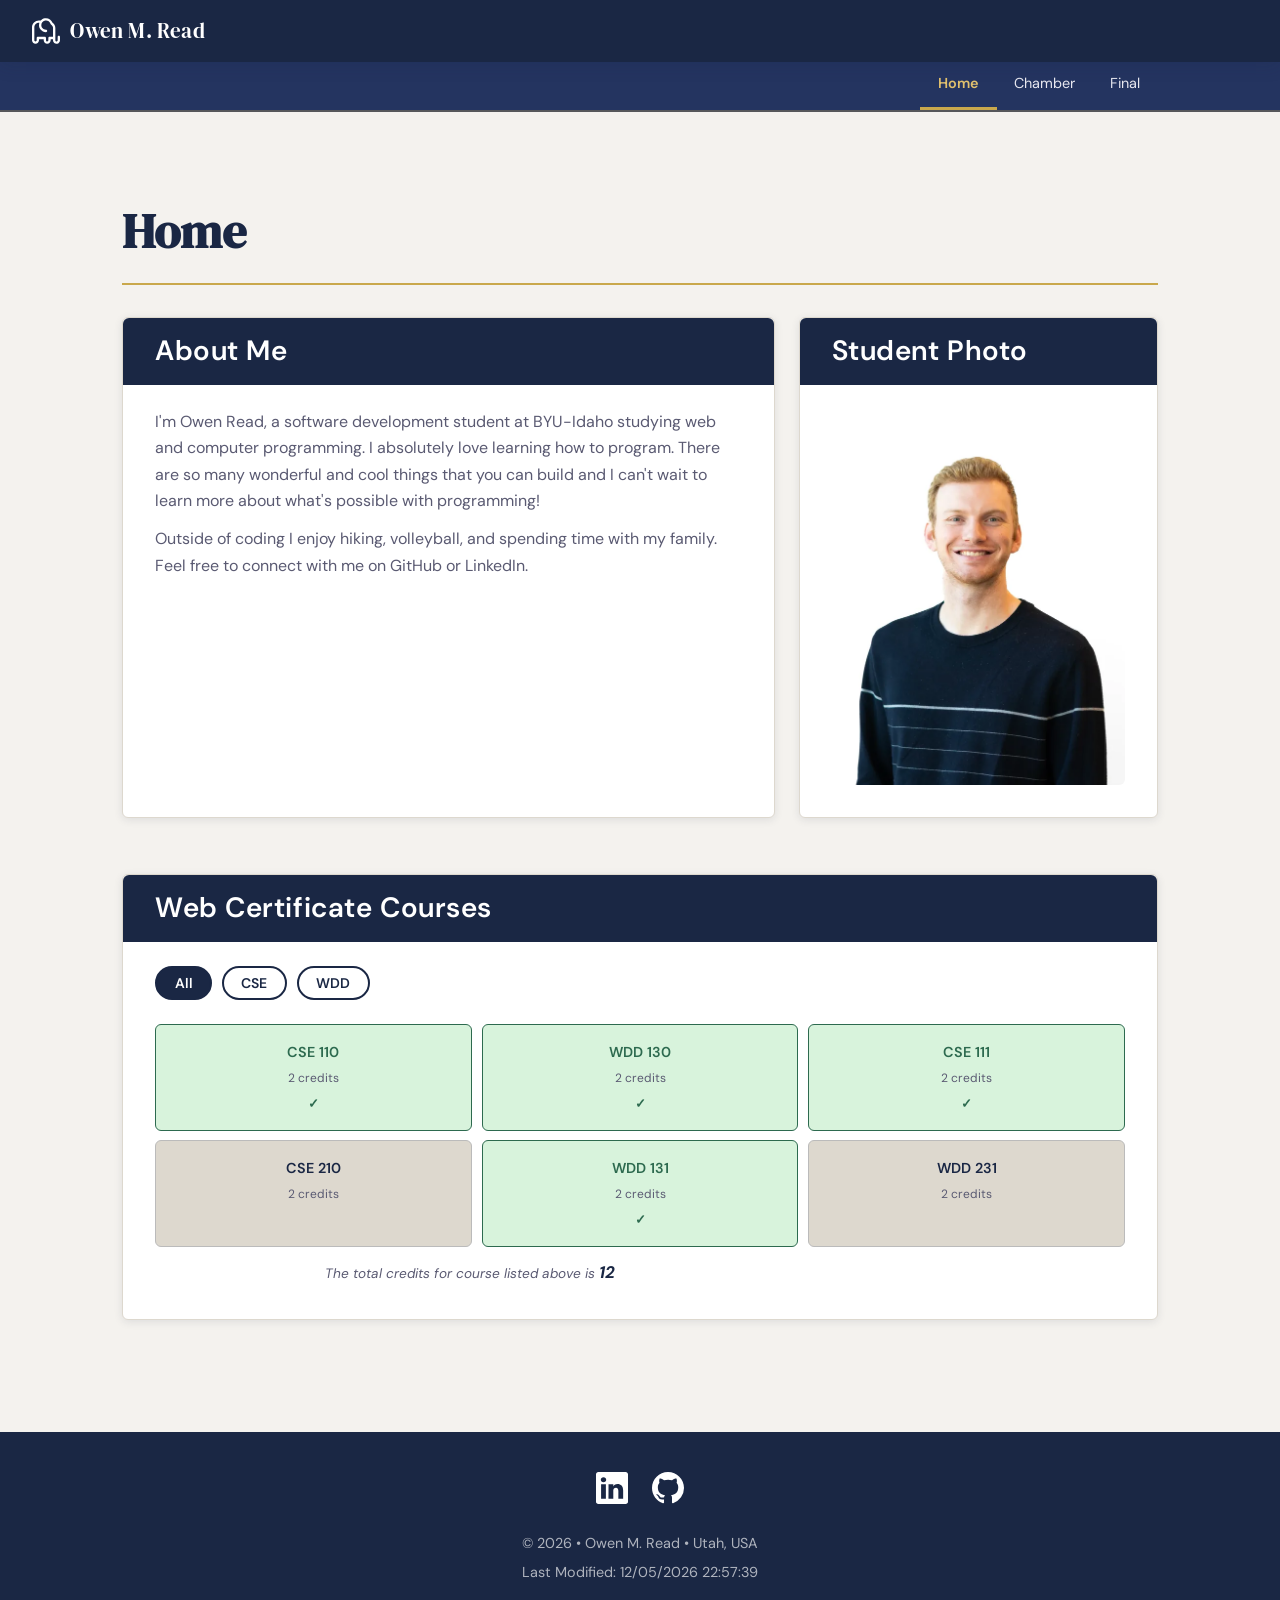
==== index.html @ 9b12abc9 "Try 1" ====
<!DOCTYPE html>
<html lang="en">

<head>
    <meta charset="UTF-8">
    <meta name="viewport" content="width=device-width, initial-scale=1.0">
    <meta name="description"
        content="Owen M. Read's WDD 231 course home page showcasing web frontend development skills and coursework at BYU-Idaho.">
    <meta name="author" content="Owen M. Read">
    <title>Owen M. Read | WDD 231</title>

    <link rel="preconnect" href="https://fonts.googleapis.com">
    <link rel="preconnect" href="https://fonts.gstatic.com" crossorigin>
    <link
        href="https://fonts.googleapis.com/css2?family=DM+Sans:ital,opsz,wght@0,9..40,300;0,9..40,400;0,9..40,600;1,9..40,300&family=DM+Serif+Display:ital@0;1&display=swap"
        rel="stylesheet">

    <link rel="stylesheet" href="styles/normalize.css">
    <link rel="stylesheet" href="styles/small.css">
    <link rel="stylesheet" href="styles/larger.css">

    <script src="scripts/navigation.js" defer></script>
    <script src="scripts/date.js" defer></script>
    <script src="scripts/course.js" defer></script>
</head>

<body>
    <header>
        <div class="header-brand">
            <img src="images/logo.svg" alt="Site logo" width="32" height="32">
            <span>Owen M. Read</span>
        </div>
        <button id="nav-button" class="hamburger" aria-label="Toggle navigation" aria-expanded="false"></button>
    </header>

    <nav id="nav-bar" class="navigation" aria-label="Main navigation">
        <ul>
            <li class="current"><a href="index.html">Home</a></li>
            <li><a href="chamber/index.html">Chamber</a></li>
            <li><a href="final/index.html">Final</a></li>
        </ul>
    </nav>

    <main>
        <h1>Home</h1>

        <div class="top-row">
            <section class="section-about">
                <h2>About Me</h2>
                <p>I'm Owen Read, a software development student at BYU-Idaho studying web and computer programming. I absolutely love
                    learning how to program. There are so many wonderful and cool things that you can build and I can't wait to learn
                    more about what's possible with programming! </p>
                <p>Outside of coding I enjoy hiking, volleyball, and spending time with my family. Feel free to connect with me on
                    GitHub or LinkedIn.</p>
            </section>

            <section class="section-photo">
                <h2>Student Photo</h2>
                <img src="images/profile.webp" alt="Owen M. Read" width="600" height="769">
            </section>
        </div>

        <section class="section-certifications">
            <h2>Web Certificate Courses</h2>
            <div class="filter-buttons" role="group" aria-label="Filter courses by department">
                <button class="filter-btn active" data-filter="all">All</button>
                <button class="filter-btn" data-filter="CSE">CSE</button>
                <button class="filter-btn" data-filter="WDD">WDD</button>
            </div>
            <div id="course-cards" class="course-grid" aria-live="polite"></div>
            <p class="credit-total">The total credits for course listed above is <strong id="credit-total">0</strong>
            </p>
        </section>
    </main>

    <footer>
        <div class="social-icons">
            <a href="https://www.linkedin.com/in/owen-read-2b4b21265/" target="_blank" rel="noopener noreferrer"
                aria-label="LinkedIn profile">
                <img src="images/linkedin.svg" alt="LinkedIn" width="32" height="32">
            </a>
            <a href="https://github.com/owenread" target="_blank" rel="noopener noreferrer" aria-label="GitHub profile">
                <img src="images/github.svg" alt="GitHub" width="32" height="32">
            </a>
        </div>
        <p>&copy; <span id="current-year"></span> &bull; Owen M. Read &bull; Utah, USA</p>
        <p id="last-modified">Last Modification: </p>
    </footer>

</body>

</html>
---- styles/small.css ----
:root {
    --color-primary: #1a2744;
    --color-primary-light: #243460;
    --color-accent: #c9a84c;
    --color-accent-light: #e2c16e;
    --color-bg: #f4f2ee;
    --color-surface: #ffffff;
    --color-text: #1e1e2e;
    --color-text-muted: #5a5a72;
    --color-border: #ddd8ce;
    --color-completed: #2d6a4f;
    --color-completed-bg: #d8f3dc;
    --font-display: 'DM Serif Display', Georgia, serif;
    --font-body: 'DM Sans', sans-serif;
    --radius: 6px;
    --shadow: 0 2px 8px rgba(26, 39, 68, 0.10);
    --shadow-md: 0 4px 16px rgba(26, 39, 68, 0.15);
    --transition: 0.2s ease;
}

*,
*::before,
*::after {
    box-sizing: border-box;
    margin: 0;
    padding: 0;
}

body {
    font-family: var(--font-body);
    background-color: var(--color-bg);
    color: var(--color-text);
    line-height: 1.65;
    font-size: 1rem;
    min-width: 320px;
}

header {
    display: flex;
    align-items: center;
    justify-content: space-between;
    padding: 0.75rem 1.25rem;
    background-color: var(--color-primary);
    color: #fff;
    position: sticky;
    top: 0;
    z-index: 100;
    box-shadow: var(--shadow-md);
}

.header-brand {
    display: flex;
    align-items: center;
    gap: 0.65rem;
}

.header-brand img {
    width: 28px;
    height: 28px;
    filter: invert(1) brightness(2);
}

.header-brand span {
    font-family: var(--font-display);
    font-size: 1.15rem;
    color: #fff;
    letter-spacing: 0.01em;
}

.hamburger {
    background: none;
    border: 2px solid rgba(255, 255, 255, 0.35);
    border-radius: var(--radius);
    cursor: pointer;
    width: 44px;
    height: 44px;
    color: #fff;
    font-size: 1.4rem;
    display: flex;
    align-items: center;
    justify-content: center;
    transition: border-color var(--transition), background-color var(--transition);
}

.hamburger:hover {
    border-color: var(--color-accent);
    background-color: rgba(201, 168, 76, 0.12);
}

.hamburger::before {
    content: "\2630";
}

.hamburger.show::before {
    content: "\00D7";
    font-size: 1.6rem;
}

.navigation {
    display: none;
    background-color: var(--color-primary-light);
}

.navigation.show {
    display: block;
}

.navigation ul {
    list-style: none;
    padding: 0.5rem 0;
}

.navigation a {
    display: block;
    padding: 0.75rem 1.5rem;
    color: #e8e8f0;
    text-decoration: none;
    font-size: 0.95rem;
    font-weight: 400;
    border-left: 3px solid transparent;
    transition: background-color var(--transition), border-color var(--transition), color var(--transition);
    min-height: 44px;
    display: flex;
    align-items: center;
}

.navigation a:hover {
    background-color: rgba(255, 255, 255, 0.08);
    border-left-color: var(--color-accent);
    color: #fff;
}

.navigation .current a {
    border-left-color: var(--color-accent);
    color: var(--color-accent-light);
    font-weight: 600;
    background-color: rgba(201, 168, 76, 0.1);
}

main {
    max-width: 1100px;
    margin: 0 auto;
    padding: 2rem 1.25rem 3rem;
}

main>h1 {
    font-family: var(--font-display);
    font-size: 2.2rem;
    color: var(--color-primary);
    margin-bottom: 2rem;
    padding-bottom: 0.75rem;
    border-bottom: 2px solid var(--color-accent);
}

section {
    background-color: var(--color-surface);
    border-radius: var(--radius);
    padding: 1.75rem 1.5rem;
    margin-bottom: 2rem;
    box-shadow: var(--shadow);
    border: 1px solid var(--color-border);
}

section h2 {
    font-family: var(--font-display);
    font-size: 1.5rem;
    color: var(--color-primary);
    margin-bottom: 1rem;
}

section p {
    color: var(--color-text-muted);
    margin-bottom: 0.75rem;
    max-width: 70ch;
}

section p:last-child {
    margin-bottom: 0;
}

.section-description {
    margin-bottom: 1.25rem;
}

.contact-list {
    list-style: none;
    display: flex;
    flex-direction: column;
    gap: 0.5rem;
    margin-top: 1rem;
}

.contact-list li {
    color: var(--color-text-muted);
    font-size: 0.95rem;
}

.contact-list a {
    color: var(--color-accent);
    text-decoration: none;
    font-weight: 600;
    transition: color var(--transition);
}

.contact-list a:hover {
    color: var(--color-primary);
    text-decoration: underline;
}

/* Filter Buttons */
.filter-buttons {
    display: flex;
    flex-wrap: wrap;
    gap: 0.6rem;
    margin-bottom: 1.5rem;
}

.filter-btn {
    padding: 0.45rem 1.1rem;
    border: 2px solid var(--color-primary);
    border-radius: 999px;
    background: transparent;
    color: var(--color-primary);
    font-family: var(--font-body);
    font-size: 0.875rem;
    font-weight: 600;
    cursor: pointer;
    transition: background-color var(--transition), color var(--transition);
}

.filter-btn:hover {
    background-color: var(--color-primary);
    color: #fff;
}

.filter-btn.active {
    background-color: var(--color-primary);
    color: #fff;
}

/* Course Grid */
.course-grid {
    display: grid;
    grid-template-columns: repeat(auto-fill, minmax(150px, 1fr));
    gap: 0.75rem;
    margin-bottom: 1.25rem;
}

.course-card {
    background-color: var(--color-bg);
    border: 2px solid var(--color-border);
    border-radius: var(--radius);
    padding: 0.85rem 1rem;
    text-align: center;
    transition: transform var(--transition), box-shadow var(--transition);
}

.course-card:hover {
    transform: translateY(-2px);
    box-shadow: var(--shadow-md);
}

.course-card .course-code {
    font-weight: 700;
    font-size: 1rem;
    color: var(--color-primary);
    display: block;
    margin-bottom: 0.25rem;
}

.course-card .course-credits {
    font-size: 0.8rem;
    color: var(--color-text-muted);
}

.course-card.completed {
    background-color: var(--color-completed-bg);
    border-color: var(--color-completed);
}

.course-card.completed .course-code {
    color: var(--color-completed);
}

.course-card.completed::after {
    content: "✓";
    display: block;
    font-size: 1rem;
    color: var(--color-completed);
    margin-top: 0.25rem;
    font-weight: 700;
}

.credit-total {
    font-size: 0.95rem;
    color: var(--color-text);
    margin-bottom: 0 !important;
}

.credit-total strong {
    color: var(--color-primary);
    font-size: 1.05rem;
}

/* ---- FOOTER ---- */
footer {
    background-color: var(--color-primary);
    color: rgba(255, 255, 255, 0.75);
    text-align: center;
    padding: 2rem 1.25rem;
}

.social-icons {
    display: flex;
    justify-content: center;
    gap: 1.25rem;
    margin-bottom: 1rem;
}

.social-icons img {
    width: 28px;
    height: 28px;
    filter: invert(1) brightness(1.5);
    transition: opacity var(--transition), transform var(--transition);
}

.social-icons a:hover img {
    opacity: 0.75;
    transform: translateY(-2px);
}

footer p {
    margin: 0.3rem 0;
    font-size: 0.85rem;
    color: rgba(255, 255, 255, 0.65);
}


section h2 {
    background-color: var(--color-primary);
    color: #fff;
    margin: -1.75rem -1.5rem 1.25rem;
    padding: 0.6rem 1.5rem;
    font-family: var(--font-body);
    font-size: 1rem;
    font-weight: 600;
    letter-spacing: 0.02em;
    border-radius: var(--radius) var(--radius) 0 0;
}

.top-row {
    display: flex;
    flex-direction: column;
    gap: 1.5rem;
    margin-bottom: 1.5rem;
}

.section-photo img {
    width: 100%;
    max-width: 300px;
    height: auto;
    display: block;
    border-radius: var(--radius);
    background-color: var(--color-border);
}

.course-grid {
    display: grid;
    grid-template-columns: repeat(3, 1fr);
    gap: 0.5rem;
    margin-bottom: 0.75rem;
}

.course-card {
    background-color: var(--color-border);
    border: 1px solid #bbb;
    border-radius: var(--radius);
    padding: 0.6rem 1rem;
    text-align: center;
    transition: transform var(--transition), box-shadow var(--transition);
}

.course-card .course-code {
    font-weight: 600;
    font-size: 0.9rem;
    color: var(--color-primary);
    display: block;
}

.course-card .course-credits {
    display: none;
}

.course-card.completed {
    background-color: var(--color-completed-bg);
    border-color: var(--color-completed);
}

.course-card.completed .course-code {
    color: var(--color-completed);
}

.course-card.completed::after {
    content: "✓";
    font-size: 0.8rem;
    color: var(--color-completed);
    font-weight: 700;
}

.credit-total {
    font-size: 0.85rem;
    color: var(--color-text-muted);
    text-align: center;
    font-style: italic;
    margin-top: 0.5rem;
}
---- styles/larger.css ----
@media (min-width: 640px) {

    header {
        padding: 0.85rem 2rem;
    }

    .header-brand span {
        font-size: 1.3rem;
    }

    .hamburger {
        display: none;
    }

    .navigation {
        display: block;
        background-color: var(--color-primary-light);
        border-bottom: 2px solid rgba(201, 168, 76, 0.3);
    }

    .navigation ul {
        display: flex;
        justify-content: flex-end;
        padding: 0 2rem;
        max-width: 1100px;
        margin: 0 auto;
    }

    .navigation a {
        border-left: none;
        border-bottom: 3px solid transparent;
        padding: 0.75rem 1.1rem;
        font-size: 0.9rem;
        min-height: unset;
        height: 48px;
        display: flex;
        align-items: center;
    }

    .navigation a:hover {
        background-color: rgba(255, 255, 255, 0.06);
        border-left-color: transparent;
        border-bottom-color: var(--color-accent);
        color: #fff;
    }

    .navigation .current a {
        border-left-color: transparent;
        border-bottom-color: var(--color-accent);
        background-color: transparent;
    }

    main {
        padding: 2.5rem 2rem 4rem;
    }

    main>h1 {
        font-size: 2.75rem;
    }

    .page-grid {
        display: grid;
        grid-template-columns: 1fr 1fr;
        gap: 2rem;
    }

    section {
        padding: 2rem 2rem;
    }

    section h2 {
        font-size: 1.65rem;
    }

    .course-grid {
        grid-template-columns: repeat(auto-fill, minmax(160px, 1fr));
        gap: 0.85rem;
    }

    .course-card {
        padding: 1rem 1.1rem;
    }

    footer {
        padding: 2.5rem 2rem;
    }

    .social-icons img {
        width: 32px;
        height: 32px;
    }

    .social-icons {
        gap: 1.5rem;
        margin-bottom: 1.25rem;
    }

    footer p {
        font-size: 0.9rem;
    }
}

@media (min-width: 900px) {

    main {
        padding: 3rem 2rem 5rem;
    }

    main>h1 {
        font-size: 3rem;
    }

    .sections-wrapper {
        display: grid;
        grid-template-columns: 1fr 1fr;
        gap: 2rem;
        align-items: start;
    }

    .section-certifications {
        grid-column: 1 / -1;
    }

    section h2 {
        font-size: 1.75rem;
    }

    .course-grid {
        grid-template-columns: repeat(auto-fill, minmax(170px, 1fr));
    }
}

@media (min-width: 640px) {

    .top-row {
        flex-direction: row;
        align-items: stretch;
        gap: 1.5rem;
    }

    .section-about {
        flex: 2;
    }

    .section-photo {
        flex: 1;
    }

    .section-photo img {
        width: 100%;
        max-width: 100%;
        min-height: 260px;
    }

    section h2 {
        margin: -2rem -2rem 1.5rem;
        padding: 0.65rem 2rem;
    }

    .course-grid {
        grid-template-columns: repeat(3, 1fr);
        gap: 0.6rem;
    }

    .course-card .course-credits {
        display: block;
        font-size: 0.75rem;
        color: var(--color-text-muted);
    }
}
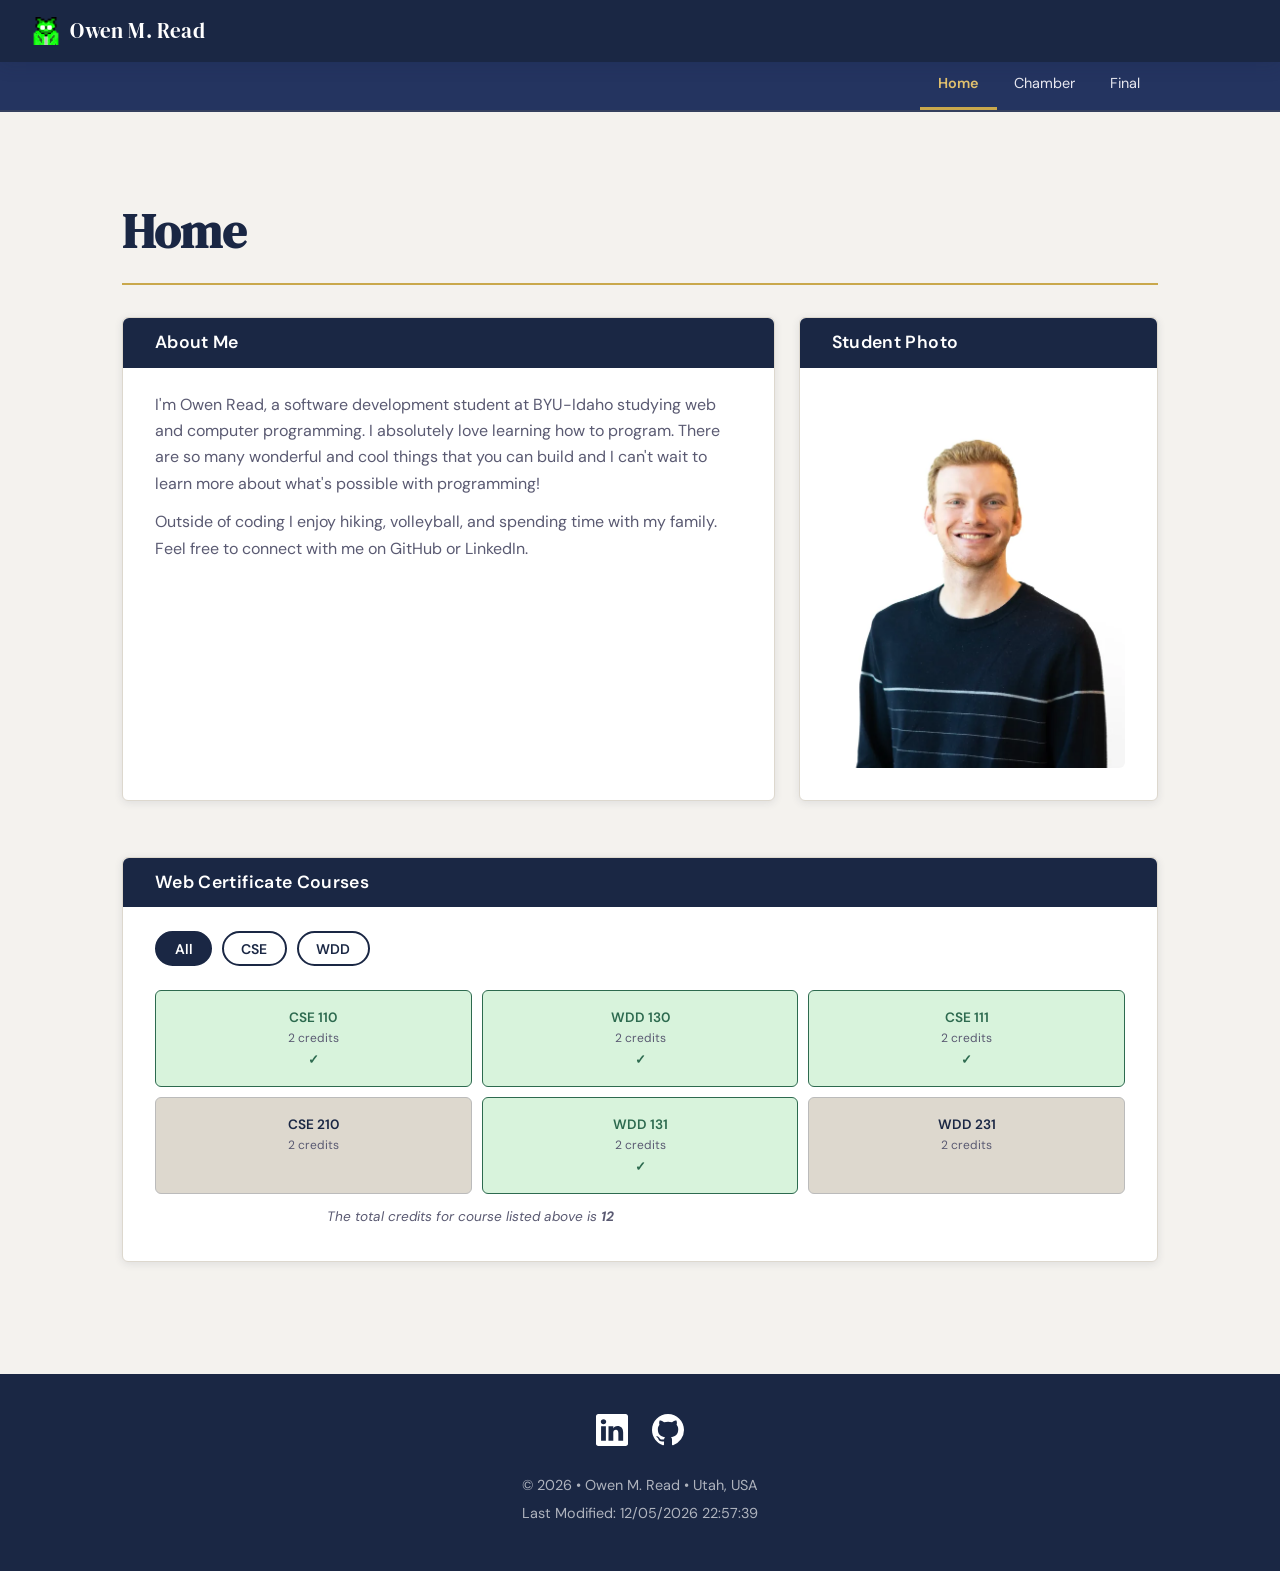
==== commit c2cd50d5: "Added Favicon" ====
--- a/index.html
+++ b/index.html
@@ -8,6 +8,7 @@
         content="Owen M. Read's WDD 231 course home page showcasing web frontend development skills and coursework at BYU-Idaho.">
     <meta name="author" content="Owen M. Read">
     <title>Owen M. Read | WDD 231</title>
+    <link rel="icon" href="favicon.ico">
 
     <link rel="preconnect" href="https://fonts.googleapis.com">
     <link rel="preconnect" href="https://fonts.gstatic.com" crossorigin>
@@ -19,6 +20,7 @@
     <link rel="stylesheet" href="styles/small.css">
     <link rel="stylesheet" href="styles/larger.css">
 
+
     <script src="scripts/navigation.js" defer></script>
     <script src="scripts/date.js" defer></script>
     <script src="scripts/course.js" defer></script>
@@ -27,7 +29,7 @@
 <body>
     <header>
         <div class="header-brand">
-            <img src="images/logo.svg" alt="Site logo" width="32" height="32">
+            <img src="favicon.ico" alt="Site logo" width="32" height="32">
             <span>Owen M. Read</span>
         </div>
         <button id="nav-button" class="hamburger" aria-label="Toggle navigation" aria-expanded="false"></button>
@@ -47,10 +49,13 @@
         <div class="top-row">
             <section class="section-about">
                 <h2>About Me</h2>
-                <p>I'm Owen Read, a software development student at BYU-Idaho studying web and computer programming. I absolutely love
-                    learning how to program. There are so many wonderful and cool things that you can build and I can't wait to learn
+                <p>I'm Owen Read, a software development student at BYU-Idaho studying web and computer programming. I
+                    absolutely love
+                    learning how to program. There are so many wonderful and cool things that you can build and I can't
+                    wait to learn
                     more about what's possible with programming! </p>
-                <p>Outside of coding I enjoy hiking, volleyball, and spending time with my family. Feel free to connect with me on
+                <p>Outside of coding I enjoy hiking, volleyball, and spending time with my family. Feel free to connect
+                    with me on
                     GitHub or LinkedIn.</p>
             </section>
 
--- a/styles/small.css
+++ b/styles/small.css
@@ -1,4 +1,3 @@
-
 :root {
     --color-primary: #1a2744;
     --color-primary-light: #243460;
@@ -9,13 +8,24 @@
     --color-text: #1e1e2e;
     --color-text-muted: #5a5a72;
     --color-border: #ddd8ce;
+    --color-border-dark: #bbbbbb;
     --color-completed: #2d6a4f;
     --color-completed-bg: #d8f3dc;
+    --color-nav-text: #e8e8f0;
+    --color-white: #ffffff;
+    --color-shadow: #1a274419;
+    --color-shadow-md: #1a274426;
+    --color-hamburger-border: #ffffff59;
+    --color-hamburger-hover: #c9a84c1e;
+    --color-nav-hover-bg: #ffffff14;
+    --color-nav-current-bg: #c9a84c1a;
+    --color-footer-text: #ffffffa6;
+    --color-footer-base: #ffffffbf;
     --font-display: 'DM Serif Display', Georgia, serif;
     --font-body: 'DM Sans', sans-serif;
     --radius: 6px;
-    --shadow: 0 2px 8px rgba(26, 39, 68, 0.10);
-    --shadow-md: 0 4px 16px rgba(26, 39, 68, 0.15);
+    --shadow: 0 2px 8px var(--color-shadow);
+    --shadow-md: 0 4px 16px var(--color-shadow-md);
     --transition: 0.2s ease;
 }
 
@@ -42,7 +52,7 @@
     justify-content: space-between;
     padding: 0.75rem 1.25rem;
     background-color: var(--color-primary);
-    color: #fff;
+    color: var(--color-white);
     position: sticky;
     top: 0;
     z-index: 100;
@@ -64,18 +74,18 @@
 .header-brand span {
     font-family: var(--font-display);
     font-size: 1.15rem;
-    color: #fff;
+    color: var(--color-white);
     letter-spacing: 0.01em;
 }
 
 .hamburger {
     background: none;
-    border: 2px solid rgba(255, 255, 255, 0.35);
+    border: 2px solid var(--color-hamburger-border);
     border-radius: var(--radius);
     cursor: pointer;
     width: 44px;
     height: 44px;
-    color: #fff;
+    color: var(--color-white);
     font-size: 1.4rem;
     display: flex;
     align-items: center;
@@ -85,7 +95,7 @@
 
 .hamburger:hover {
     border-color: var(--color-accent);
-    background-color: rgba(201, 168, 76, 0.12);
+    background-color: var(--color-hamburger-hover);
 }
 
 .hamburger::before {
@@ -100,6 +110,7 @@
 .navigation {
     display: none;
     background-color: var(--color-primary-light);
+    color: var(--color-nav-text);
 }
 
 .navigation.show {
@@ -112,30 +123,29 @@
 }
 
 .navigation a {
-    display: block;
+    display: flex;
+    align-items: center;
     padding: 0.75rem 1.5rem;
-    color: #e8e8f0;
+    color: var(--color-nav-text);
     text-decoration: none;
     font-size: 0.95rem;
     font-weight: 400;
     border-left: 3px solid transparent;
+    min-height: 44px;
     transition: background-color var(--transition), border-color var(--transition), color var(--transition);
-    min-height: 44px;
-    display: flex;
-    align-items: center;
 }
 
 .navigation a:hover {
-    background-color: rgba(255, 255, 255, 0.08);
+    background-color: var(--color-nav-hover-bg);
     border-left-color: var(--color-accent);
-    color: #fff;
+    color: var(--color-white);
 }
 
 .navigation .current a {
     border-left-color: var(--color-accent);
     color: var(--color-accent-light);
     font-weight: 600;
-    background-color: rgba(201, 168, 76, 0.1);
+    background-color: var(--color-nav-current-bg);
 }
 
 main {
@@ -153,6 +163,13 @@
     border-bottom: 2px solid var(--color-accent);
 }
 
+.top-row {
+    display: flex;
+    flex-direction: column;
+    gap: 1.5rem;
+    margin-bottom: 1.5rem;
+}
+
 section {
     background-color: var(--color-surface);
     border-radius: var(--radius);
@@ -163,10 +180,15 @@
 }
 
 section h2 {
-    font-family: var(--font-display);
-    font-size: 1.5rem;
-    color: var(--color-primary);
-    margin-bottom: 1rem;
+    background-color: var(--color-primary);
+    color: var(--color-white);
+    font-family: var(--font-body);
+    font-size: 1rem;
+    font-weight: 600;
+    letter-spacing: 0.02em;
+    margin: -1.75rem -1.5rem 1.25rem;
+    padding: 0.6rem 1.5rem;
+    border-radius: var(--radius) var(--radius) 0 0;
 }
 
 section p {
@@ -179,36 +201,16 @@
     margin-bottom: 0;
 }
 
-.section-description {
-    margin-bottom: 1.25rem;
-}
-
-.contact-list {
-    list-style: none;
-    display: flex;
-    flex-direction: column;
-    gap: 0.5rem;
-    margin-top: 1rem;
-}
-
-.contact-list li {
-    color: var(--color-text-muted);
-    font-size: 0.95rem;
-}
-
-.contact-list a {
-    color: var(--color-accent);
-    text-decoration: none;
-    font-weight: 600;
-    transition: color var(--transition);
-}
-
-.contact-list a:hover {
-    color: var(--color-primary);
-    text-decoration: underline;
-}
-
-/* Filter Buttons */
+.section-photo img {
+    width: 100%;
+    max-width: 300px;
+    height: auto;
+    display: block;
+    border-radius: var(--radius);
+    object-fit: cover;
+    min-height: 200px;
+}
+
 .filter-buttons {
     display: flex;
     flex-wrap: wrap;
@@ -229,140 +231,10 @@
     transition: background-color var(--transition), color var(--transition);
 }
 
-.filter-btn:hover {
-    background-color: var(--color-primary);
-    color: #fff;
-}
-
+.filter-btn:hover,
 .filter-btn.active {
     background-color: var(--color-primary);
-    color: #fff;
-}
-
-/* Course Grid */
-.course-grid {
-    display: grid;
-    grid-template-columns: repeat(auto-fill, minmax(150px, 1fr));
-    gap: 0.75rem;
-    margin-bottom: 1.25rem;
-}
-
-.course-card {
-    background-color: var(--color-bg);
-    border: 2px solid var(--color-border);
-    border-radius: var(--radius);
-    padding: 0.85rem 1rem;
-    text-align: center;
-    transition: transform var(--transition), box-shadow var(--transition);
-}
-
-.course-card:hover {
-    transform: translateY(-2px);
-    box-shadow: var(--shadow-md);
-}
-
-.course-card .course-code {
-    font-weight: 700;
-    font-size: 1rem;
-    color: var(--color-primary);
-    display: block;
-    margin-bottom: 0.25rem;
-}
-
-.course-card .course-credits {
-    font-size: 0.8rem;
-    color: var(--color-text-muted);
-}
-
-.course-card.completed {
-    background-color: var(--color-completed-bg);
-    border-color: var(--color-completed);
-}
-
-.course-card.completed .course-code {
-    color: var(--color-completed);
-}
-
-.course-card.completed::after {
-    content: "✓";
-    display: block;
-    font-size: 1rem;
-    color: var(--color-completed);
-    margin-top: 0.25rem;
-    font-weight: 700;
-}
-
-.credit-total {
-    font-size: 0.95rem;
-    color: var(--color-text);
-    margin-bottom: 0 !important;
-}
-
-.credit-total strong {
-    color: var(--color-primary);
-    font-size: 1.05rem;
-}
-
-/* ---- FOOTER ---- */
-footer {
-    background-color: var(--color-primary);
-    color: rgba(255, 255, 255, 0.75);
-    text-align: center;
-    padding: 2rem 1.25rem;
-}
-
-.social-icons {
-    display: flex;
-    justify-content: center;
-    gap: 1.25rem;
-    margin-bottom: 1rem;
-}
-
-.social-icons img {
-    width: 28px;
-    height: 28px;
-    filter: invert(1) brightness(1.5);
-    transition: opacity var(--transition), transform var(--transition);
-}
-
-.social-icons a:hover img {
-    opacity: 0.75;
-    transform: translateY(-2px);
-}
-
-footer p {
-    margin: 0.3rem 0;
-    font-size: 0.85rem;
-    color: rgba(255, 255, 255, 0.65);
-}
-
-
-section h2 {
-    background-color: var(--color-primary);
-    color: #fff;
-    margin: -1.75rem -1.5rem 1.25rem;
-    padding: 0.6rem 1.5rem;
-    font-family: var(--font-body);
-    font-size: 1rem;
-    font-weight: 600;
-    letter-spacing: 0.02em;
-    border-radius: var(--radius) var(--radius) 0 0;
-}
-
-.top-row {
-    display: flex;
-    flex-direction: column;
-    gap: 1.5rem;
-    margin-bottom: 1.5rem;
-}
-
-.section-photo img {
-    width: 100%;
-    max-width: 300px;
-    height: auto;
-    display: block;
-    border-radius: var(--radius);
-    background-color: var(--color-border);
+    color: var(--color-white);
 }
 
 .course-grid {
@@ -374,18 +246,23 @@
 
 .course-card {
     background-color: var(--color-border);
-    border: 1px solid #bbb;
+    border: 1px solid var(--color-border-dark);
     border-radius: var(--radius);
-    padding: 0.6rem 1rem;
+    padding: 0.6rem 0.5rem;
     text-align: center;
     transition: transform var(--transition), box-shadow var(--transition);
 }
 
+.course-card:hover {
+    transform: translateY(-2px);
+    box-shadow: var(--shadow-md);
+}
+
 .course-card .course-code {
+    display: block;
     font-weight: 600;
-    font-size: 0.9rem;
+    font-size: 0.85rem;
     color: var(--color-primary);
-    display: block;
 }
 
 .course-card .course-credits {
@@ -403,9 +280,10 @@
 
 .course-card.completed::after {
     content: "✓";
+    display: block;
     font-size: 0.8rem;
+    font-weight: 700;
     color: var(--color-completed);
-    font-weight: 700;
 }
 
 .credit-total {
@@ -414,4 +292,37 @@
     text-align: center;
     font-style: italic;
     margin-top: 0.5rem;
+    margin-bottom: 0;
+}
+
+footer {
+    background-color: var(--color-primary);
+    color: var(--color-footer-base);
+    text-align: center;
+    padding: 2rem 1.25rem;
+}
+
+.social-icons {
+    display: flex;
+    justify-content: center;
+    gap: 1.25rem;
+    margin-bottom: 1rem;
+}
+
+.social-icons img {
+    width: 28px;
+    height: 28px;
+    filter: invert(1) brightness(1.5);
+    transition: opacity var(--transition), transform var(--transition);
+}
+
+.social-icons a:hover img {
+    opacity: 0.75;
+    transform: translateY(-2px);
+}
+
+footer p {
+    margin: 0.3rem 0;
+    font-size: 0.85rem;
+    color: var(--color-footer-text);
 }
--- a/styles/larger.css
+++ b/styles/larger.css
@@ -1,4 +1,3 @@
-
 @media (min-width: 640px) {
 
     header {
@@ -16,7 +15,8 @@
     .navigation {
         display: block;
         background-color: var(--color-primary-light);
-        border-bottom: 2px solid rgba(201, 168, 76, 0.3);
+        color: var(--color-nav-text);
+        border-bottom: 2px solid var(--color-nav-current-bg);
     }
 
     .navigation ul {
@@ -39,10 +39,10 @@
     }
 
     .navigation a:hover {
-        background-color: rgba(255, 255, 255, 0.06);
+        background-color: var(--color-nav-hover-bg);
         border-left-color: transparent;
         border-bottom-color: var(--color-accent);
-        color: #fff;
+        color: var(--color-white);
     }
 
     .navigation .current a {
@@ -58,80 +58,6 @@
     main>h1 {
         font-size: 2.75rem;
     }
-
-    .page-grid {
-        display: grid;
-        grid-template-columns: 1fr 1fr;
-        gap: 2rem;
-    }
-
-    section {
-        padding: 2rem 2rem;
-    }
-
-    section h2 {
-        font-size: 1.65rem;
-    }
-
-    .course-grid {
-        grid-template-columns: repeat(auto-fill, minmax(160px, 1fr));
-        gap: 0.85rem;
-    }
-
-    .course-card {
-        padding: 1rem 1.1rem;
-    }
-
-    footer {
-        padding: 2.5rem 2rem;
-    }
-
-    .social-icons img {
-        width: 32px;
-        height: 32px;
-    }
-
-    .social-icons {
-        gap: 1.5rem;
-        margin-bottom: 1.25rem;
-    }
-
-    footer p {
-        font-size: 0.9rem;
-    }
-}
-
-@media (min-width: 900px) {
-
-    main {
-        padding: 3rem 2rem 5rem;
-    }
-
-    main>h1 {
-        font-size: 3rem;
-    }
-
-    .sections-wrapper {
-        display: grid;
-        grid-template-columns: 1fr 1fr;
-        gap: 2rem;
-        align-items: start;
-    }
-
-    .section-certifications {
-        grid-column: 1 / -1;
-    }
-
-    section h2 {
-        font-size: 1.75rem;
-    }
-
-    .course-grid {
-        grid-template-columns: repeat(auto-fill, minmax(170px, 1fr));
-    }
-}
-
-@media (min-width: 640px) {
 
     .top-row {
         flex-direction: row;
@@ -153,9 +79,14 @@
         min-height: 260px;
     }
 
+    section {
+        padding: 2rem;
+    }
+
     section h2 {
         margin: -2rem -2rem 1.5rem;
         padding: 0.65rem 2rem;
+        font-size: 1.1rem;
     }
 
     .course-grid {
@@ -163,9 +94,46 @@
         gap: 0.6rem;
     }
 
+    .course-card {
+        padding: 1rem 1.1rem;
+    }
+
     .course-card .course-credits {
         display: block;
         font-size: 0.75rem;
         color: var(--color-text-muted);
     }
+
+    footer {
+        padding: 2.5rem 2rem;
+    }
+
+    .social-icons {
+        gap: 1.5rem;
+        margin-bottom: 1.25rem;
+    }
+
+    .social-icons img {
+        width: 32px;
+        height: 32px;
+    }
+
+    footer p {
+        font-size: 0.9rem;
+    }
+}
+
+@media (min-width: 900px) {
+
+    main {
+        padding: 3rem 2rem 5rem;
+    }
+
+    main>h1 {
+        font-size: 3rem;
+    }
+
+    .course-grid {
+        grid-template-columns: repeat(3, 1fr);
+    }
 }
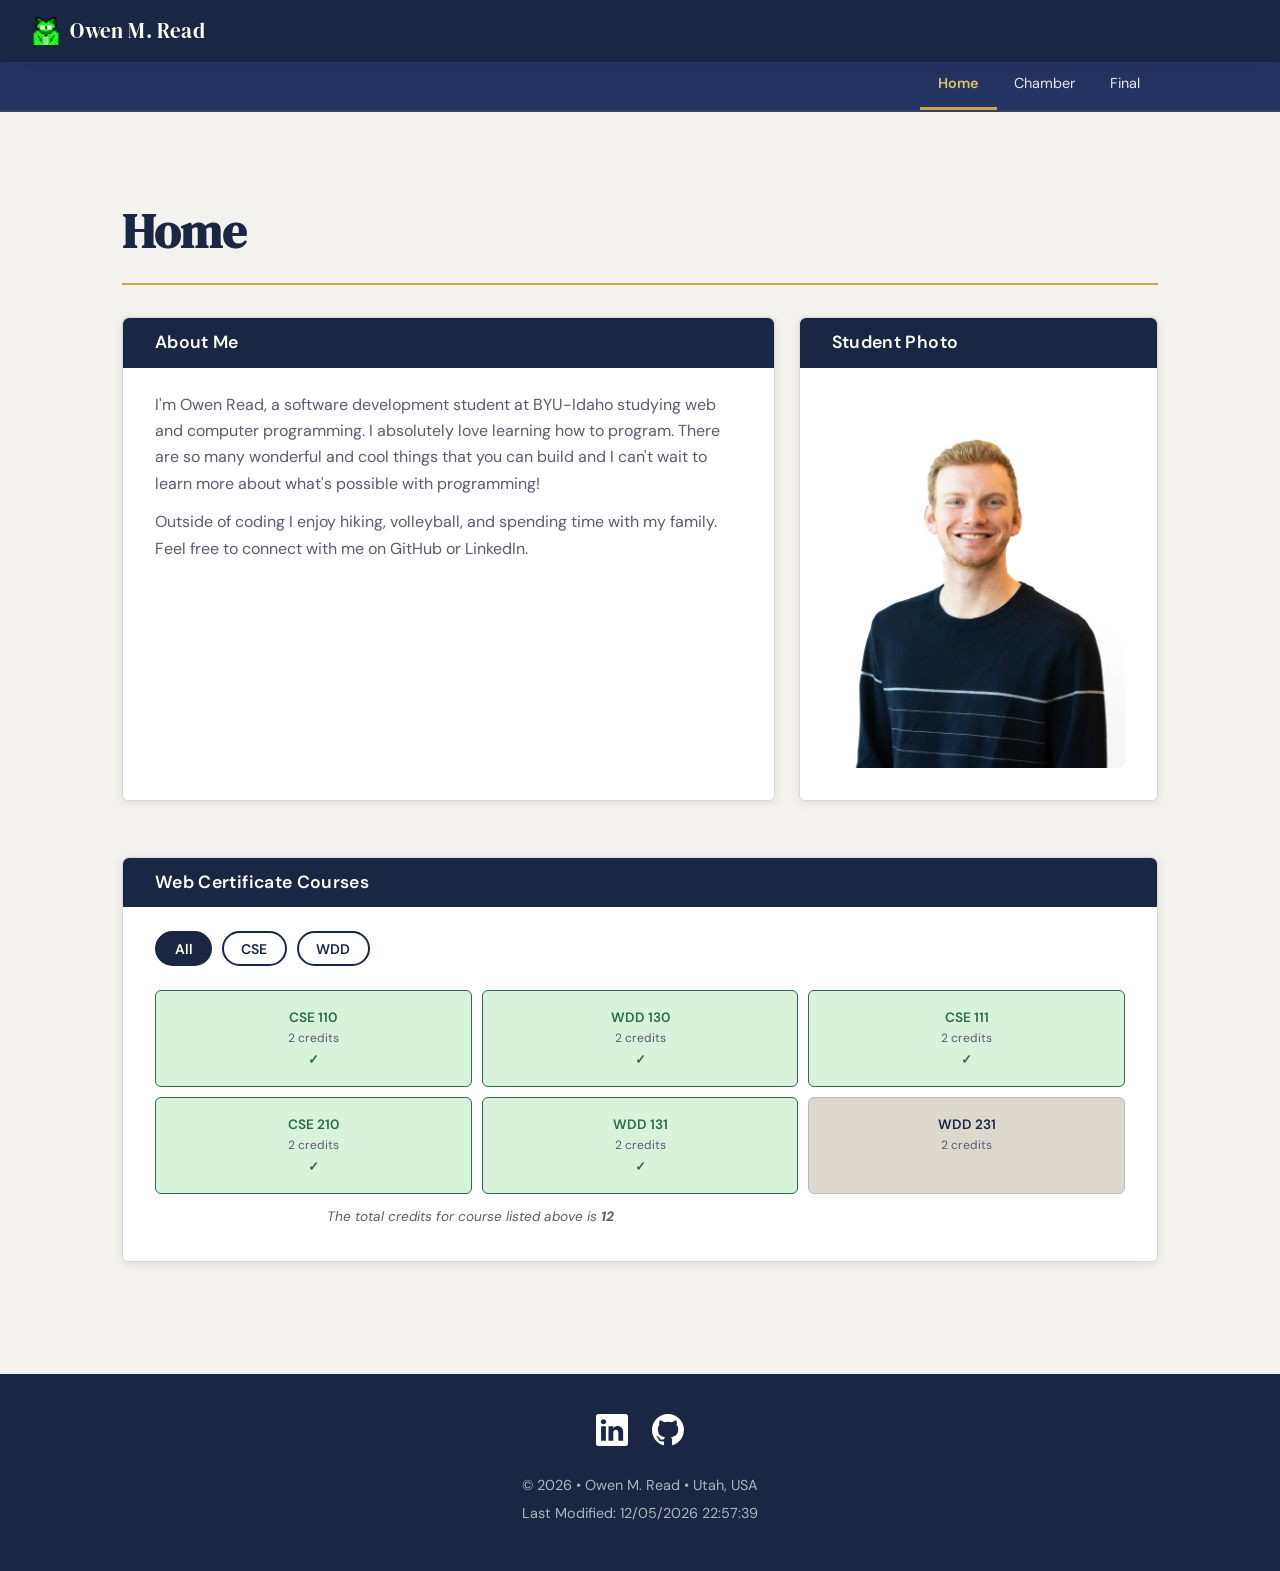
==== commit e160b93a: "Modals activity done" ====
--- a/index.html
+++ b/index.html
@@ -10,11 +10,15 @@
     <title>Owen M. Read | WDD 231</title>
     <link rel="icon" href="favicon.ico">
 
+<meta property="og:description"
+    content="WDD231 | Owen Read | Welcome to my Web Front End Development Project!">
+<meta property="og:image"
+    content="https://github.com/owenread/wdd231/blob/main/images/og-image.png?raw=true?">
+<meta property="og:title" content="Homepage | WDD231 | Owen Read">
+
     <link rel="preconnect" href="https://fonts.googleapis.com">
     <link rel="preconnect" href="https://fonts.gstatic.com" crossorigin>
-    <link
-        href="https://fonts.googleapis.com/css2?family=DM+Sans:ital,opsz,wght@0,9..40,300;0,9..40,400;0,9..40,600;1,9..40,300&family=DM+Serif+Display:ital@0;1&display=swap"
-        rel="stylesheet">
+    <link href="https://fonts.googleapis.com/css2?family=DM+Sans:ital,opsz,wght@0,9..40,300;0,9..40,400;0,9..40,600;1,9..40,300&family=DM+Serif+Display:ital@0;1&display=swap" rel="stylesheet">
 
     <link rel="stylesheet" href="styles/normalize.css">
     <link rel="stylesheet" href="styles/small.css">
@@ -76,6 +80,10 @@
             <p class="credit-total">The total credits for course listed above is <strong id="credit-total">0</strong>
             </p>
         </section>
+        <dialog id="course-modal">
+            <button id="modal-close" aria-label="Close modal">&times;</button>
+            <div id="modal-content"></div>
+        </dialog>
     </main>
 
     <footer>
--- a/styles/small.css
+++ b/styles/small.css
@@ -325,4 +325,66 @@
     margin: 0.3rem 0;
     font-size: 0.85rem;
     color: var(--color-footer-text);
+}
+#course-modal {
+    width: min(90vw, 480px);
+    border: 1px solid var(--color-border);
+    border-radius: var(--radius);
+    padding: 1.75rem 1.5rem;
+    box-shadow: var(--shadow-md);
+    background-color: var(--color-surface);
+}
+
+#course-modal::backdrop {
+    background-color: rgb(26 39 68 / 55%);
+}
+
+#modal-close {
+    position: absolute;
+    top: 0.75rem;
+    right: 0.75rem;
+    background: none;
+    border: none;
+    font-size: 1.5rem;
+    cursor: pointer;
+    color: var(--color-text-muted);
+    line-height: 1;
+    transition: color var(--transition);
+}
+
+#modal-close:hover {
+    color: var(--color-primary);
+}
+
+#modal-content h2 {
+    all: unset;
+    display: block;
+    font-family: var(--font-display);
+    font-size: 1.3rem;
+    color: var(--color-primary);
+    margin-bottom: 1rem;
+}
+
+#modal-content .modal-subject {
+    display: inline-block;
+    font-weight: 700;
+    font-size: 0.85rem;
+    letter-spacing: 0.05em;
+    color: var(--color-accent);
+    margin-bottom: 0.25rem;
+}
+
+#modal-content p {
+    font-size: 0.9rem;
+    color: var(--color-text-muted);
+    margin-bottom: 0.5rem;
+    max-width: unset;
+}
+
+#modal-content p strong {
+    color: var(--color-text);
+}
+
+.course-card {
+    cursor: pointer;
 }
